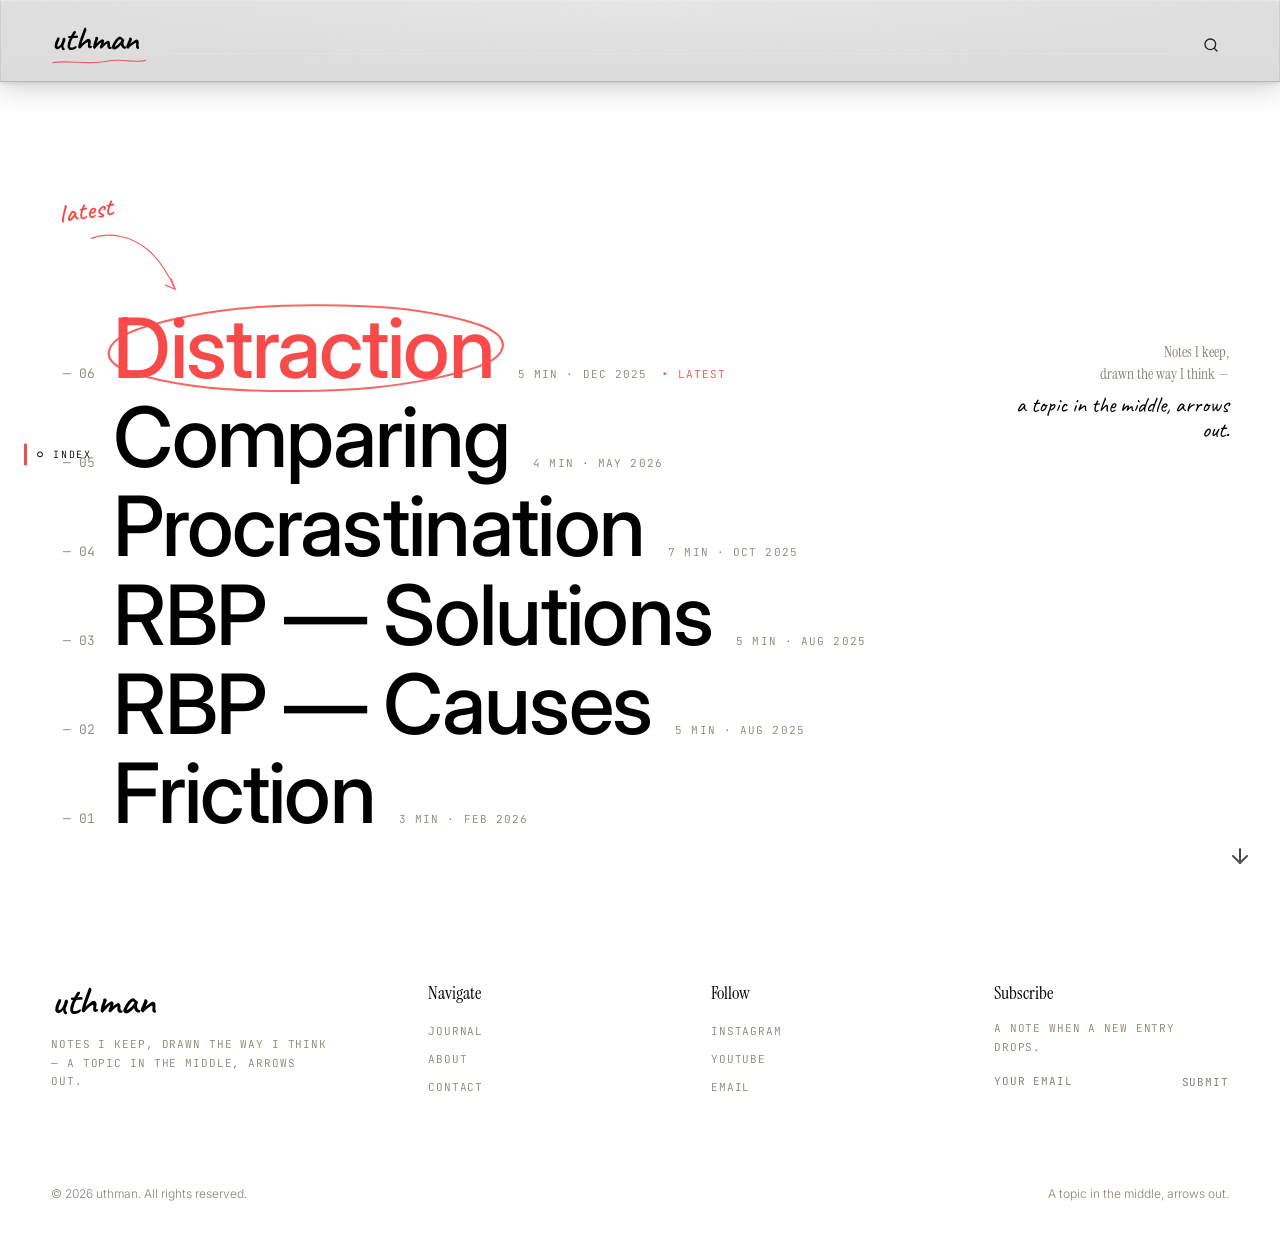
==== index.html @ f7f26728 "Glass: add SVG turbulence+displacement filter for real refraction Pure-CSS Glass could only smear wi" ====
<!doctype html>
<html lang="en">
<head>
  <meta charset="utf-8" />
  <meta name="viewport" content="width=device-width, initial-scale=1" />
  <title>Journals — uthman</title>
  <meta name="description" content="A topic in the middle, arrows out." />
  <link rel="preconnect" href="https://fonts.googleapis.com" />
  <link rel="preconnect" href="https://fonts.gstatic.com" crossorigin />
  <link href="https://fonts.googleapis.com/css2?family=Caveat:wght@500;600;700&family=Inter:wght@300;400;500;600&family=JetBrains+Mono:wght@400;500&family=Instrument+Serif:ital@0;1&display=swap" rel="stylesheet" />
  <link rel="stylesheet" href="styles.css" />
</head>
<body class="home">
  <!-- Liquid Glass refraction filter. Combined with backdrop-filter blur,
       this displaces the pixels behind the navbar according to a noise
       pattern, producing the warping "liquid" effect that pure blur can't. -->
  <svg width="0" height="0" style="position:absolute" aria-hidden="true">
    <defs>
      <filter id="liquid-glass" x="0%" y="0%" width="100%" height="100%">
        <feTurbulence type="fractalNoise" baseFrequency="0.008 0.012" numOctaves="2" seed="4" result="noise"/>
        <feDisplacementMap in="SourceGraphic" in2="noise" scale="18" xChannelSelector="R" yChannelSelector="G"/>
      </filter>
    </defs>
  </svg>
  <div class="bg-stage" aria-hidden="true">
    <div class="bg-grad"></div>
    <div class="bg-paper"></div>
    <div class="bg-overlay"></div>
  </div>

  <header class="top-header">
    <a href="/" class="brand">
      <span class="brand-script">uthman</span>
      <svg class="brand-underline" viewBox="0 0 110 10" preserveAspectRatio="none" aria-hidden="true">
        <path d="M 2 6 C 18 2, 42 9, 64 4 C 82 0, 96 7, 108 3" fill="none" stroke="currentColor" stroke-width="1.4" stroke-linecap="round"/>
      </svg>
    </a>
    <div class="top-rule"></div>
    <button class="top-search" aria-label="Search" id="search-btn">
      <svg width="16" height="16" viewBox="0 0 24 24" fill="none" stroke="currentColor" stroke-width="2" stroke-linecap="round" stroke-linejoin="round">
        <circle cx="11" cy="11" r="8"/><line x1="21" y1="21" x2="16.65" y2="16.65"/>
      </svg>
    </button>
  </header>

  <aside class="side-menu" aria-hidden="true">
    <span class="side-bar"></span>
    <span class="side-dot"></span>
    <span class="side-label">Index</span>
  </aside>

  <p class="hero-tagline">
    Notes I keep,<br/>
    drawn the way I think —<br/>
    <em>a topic in the middle,<br/>arrows out.</em>
  </p>

  <main class="hero">
    <div class="list-wrap">
      <span class="hand-arrow-label">latest</span>
      <svg class="hand-arrow" viewBox="0 0 160 110" fill="none" stroke="currentColor" stroke-width="1.6" stroke-linecap="round" stroke-linejoin="round" aria-hidden="true">
        <path d="M 12 18 C 38 8, 70 14, 96 36 C 112 50, 124 70, 134 92"/>
        <path d="M 134 92 L 120 86"/>
        <path d="M 134 92 L 128 76"/>
      </svg>
      <ol class="entry-list" id="entry-list"></ol>
    </div>
    <button class="view-more" id="view-more">View More</button>
  </main>

  <div class="scroll-cue" aria-hidden="true">
    <svg width="24" height="24" viewBox="0 0 24 24" fill="none" stroke="currentColor" stroke-width="2" stroke-linecap="round" stroke-linejoin="round">
      <line x1="12" y1="5" x2="12" y2="19"/><polyline points="19 12 12 19 5 12"/>
    </svg>
  </div>

  <footer class="page-footer">
    <div class="footer-grid">
      <div class="footer-brand">
        <p class="brand-script footer-script">uthman</p>
        <p class="footer-tagline">Notes I keep, drawn the way I think — a topic in the middle, arrows out.</p>
      </div>
      <div>
        <h3>Navigate</h3>
        <ul>
          <li><a href="/">Journal</a></li>
          <li><a href="/#about">About</a></li>
          <li><a data-contact-email href="mailto:hi@uthman.xyz">Contact</a></li>
        </ul>
      </div>
      <div>
        <h3>Follow</h3>
        <ul data-socials></ul>
      </div>
      <div class="footer-subscribe">
        <h3>Subscribe</h3>
        <p class="footer-tagline">A note when a new entry drops.</p>
        <form onsubmit="event.preventDefault();this.querySelector('button').textContent='Thanks';">
          <input type="email" inputmode="email" required placeholder="Your email" />
          <button type="submit">Submit</button>
        </form>
      </div>
    </div>
    <div class="footer-rule"></div>
    <div class="footer-bottom">
      <p>© 2026 uthman. All rights reserved.</p>
      <p class="footer-bottom-tag">A topic in the middle, arrows out.</p>
    </div>
  </footer>

  <script src="settings.js"></script>
  <script src="home.js"></script>
</body>
</html>
---- styles.css ----
:root {
  --bg: #0b0b0c;
  --panel: #111111;
  --navbar: #0b0b0c;
  --fg: #f1efe7;
  --muted: rgba(241, 239, 231, 0.5);
  --line: rgba(255, 255, 255, 0.14);
  --accent: #e6d36b;
  --ink: #f1efe7;
  --serif: 'Instrument Serif', Georgia, serif;
  --sans: 'Inter', -apple-system, BlinkMacSystemFont, system-ui, sans-serif;
  --mono: 'JetBrains Mono', ui-monospace, SFMono-Regular, Menlo, monospace;
  --script: 'Caveat', 'Brush Script MT', cursive;
  --page-px: clamp(20px, 4vw, 56px);
  --hero-pad-b: 64px;
}

* { box-sizing: border-box; }
html, body { margin: 0; padding: 0; }
html { background: var(--bg); }
body {
  background: var(--bg);
  color: var(--fg);
  font-family: var(--sans);
  font-weight: 300;
  -webkit-font-smoothing: antialiased;
  -moz-osx-font-smoothing: grayscale;
  min-height: 100vh;
  overflow-x: hidden;
}

body.home { position: relative; min-height: 100vh; }

/* — Background stage (subtle warm light + notebook paper grain) — */
.bg-stage {
  position: fixed; inset: 0; z-index: -1;
  pointer-events: none;
  background: var(--bg);
}
.bg-grad {
  position: absolute; inset: 0;
  background:
    radial-gradient(900px 700px at 18% 28%, rgba(230, 211, 107, 0.07), transparent 65%),
    radial-gradient(1100px 800px at 92% 88%, rgba(200, 200, 180, 0.05), transparent 70%),
    linear-gradient(180deg, #0a0a0b 0%, #0c0c0d 60%, #0a0a0b 100%);
}
.bg-paper {
  position: absolute; inset: 0;
  background-image: url("data:image/svg+xml;utf8,<svg xmlns='http://www.w3.org/2000/svg' width='240' height='240'><filter id='n'><feTurbulence type='fractalNoise' baseFrequency='0.85' numOctaves='2' stitchTiles='stitch'/><feColorMatrix values='0 0 0 0 0.9  0 0 0 0 0.88  0 0 0 0 0.82  0 0 0 0.18 0'/></filter><rect width='100%25' height='100%25' filter='url(%23n)'/></svg>");
  background-size: 240px 240px;
  opacity: 0.18;
  mix-blend-mode: overlay;
}
.bg-overlay {
  position: absolute; inset: 0;
  background:
    linear-gradient(180deg, rgba(0,0,0,0.45) 0%, rgba(0,0,0,0.55) 100%);
}

/* — Top header (brand · rule · search) — */
.top-header {
  position: fixed; top: 0; left: 0; right: 0; z-index: 50;
  display: flex; align-items: center;
  padding: 22px var(--page-px) 16px;
  /* --nav-vis is a 0..1 multiplier set by settings.js. Each navbar-style
     variant below references it so the visibility slider in the admin
     can tune the effect from invisible to fully prominent. */
  --nav-vis: 1;
  transition: background 220ms ease, backdrop-filter 220ms ease;
}

/* Fade (default) — soft gradient that disappears into the page below. */
body[data-navbar-style="fade"] .top-header,
body:not([data-navbar-style]) .top-header {
  background:
    linear-gradient(180deg,
      color-mix(in srgb, var(--navbar) calc(78% * var(--nav-vis)), transparent) 0%,
      color-mix(in srgb, var(--navbar) calc(55% * var(--nav-vis)), transparent) 60%,
      transparent 100%);
  backdrop-filter: blur(2px);
  -webkit-backdrop-filter: blur(2px);
}

/* Glass — actual Liquid Glass. The url(#liquid-glass) in backdrop-filter
   is an inline SVG feTurbulence + feDisplacementMap that displaces the
   pixels behind the bar by a noise pattern. THAT is what creates the
   warping "liquid" look — plain blur can only smear. Combined with the
   blur/saturate/brightness/contrast stack and the multi-edge rim, this
   reproduces the CSS-achievable subset of iOS Liquid Glass. */
body[data-navbar-style="glass"] .top-header {
  background:
    radial-gradient(ellipse 70% 120% at 50% 0%,
      color-mix(in srgb, white calc(20% * var(--nav-vis)), transparent) 0%,
      transparent 70%),
    linear-gradient(180deg,
      color-mix(in srgb, white calc(10% * var(--nav-vis)), transparent) 0%,
      transparent 100%),
    color-mix(in srgb, var(--navbar) calc(14% * var(--nav-vis)), transparent);
  backdrop-filter: url(#liquid-glass) blur(8px) saturate(200%) brightness(108%) contrast(108%);
  -webkit-backdrop-filter: url(#liquid-glass) blur(8px) saturate(200%) brightness(108%) contrast(108%);
  box-shadow:
    inset 0 1px 0 color-mix(in srgb, white calc(50% * var(--nav-vis)), transparent),
    inset 0 0 0 1px color-mix(in srgb, black calc(8% * var(--nav-vis)), transparent),
    inset 0 -1px 0 color-mix(in srgb, black calc(10% * var(--nav-vis)), transparent),
    0 2px 4px color-mix(in srgb, black calc(10% * var(--nav-vis)), transparent),
    0 8px 24px color-mix(in srgb, black calc(16% * var(--nav-vis)), transparent);
  border-bottom: none;
}

/* Safari doesn't support url() references inside backdrop-filter as of
   late 2025. Fall back to a stronger blur so Safari users still get a
   recognisable glass effect, just without the refractive warp. */
@supports (-webkit-touch-callout: none) {
  body[data-navbar-style="glass"] .top-header {
    backdrop-filter: blur(40px) saturate(200%) brightness(108%) contrast(108%);
    -webkit-backdrop-filter: blur(40px) saturate(200%) brightness(108%) contrast(108%);
  }
}

/* Solid — opaque navbar with a hairline at the bottom. */
body[data-navbar-style="solid"] .top-header {
  background: color-mix(in srgb, var(--navbar) calc(100% * var(--nav-vis)), transparent);
  border-bottom: 1px solid color-mix(in srgb, var(--fg) 14%, transparent);
  backdrop-filter: none;
  -webkit-backdrop-filter: none;
}

/* None — invisible. */
body[data-navbar-style="none"] .top-header {
  background: transparent;
  backdrop-filter: none;
  -webkit-backdrop-filter: none;
  border-bottom: none;
}
.brand {
  display: inline-flex; flex-direction: column; align-items: flex-start;
  text-decoration: none; color: var(--fg);
  line-height: 1; flex-shrink: 0;
}
.brand-script {
  font-family: var(--script);
  font-weight: 600;
  font-size: clamp(26px, 3vw, 34px);
  letter-spacing: -0.01em;
  line-height: 1;
}
.brand-underline {
  width: clamp(74px, 8vw, 96px); height: 8px;
  color: var(--accent);
  margin-top: 2px;
  opacity: 0.9;
}
.top-rule {
  flex: 1; height: 1px;
  background: var(--line);
  margin: 18px 22px 0;
}
.top-search {
  background: transparent; border: 0;
  color: var(--fg); cursor: pointer;
  width: 36px; height: 36px;
  display: inline-flex; align-items: center; justify-content: center;
  margin-top: 2px;
  opacity: 0.85;
  transition: opacity 200ms ease;
}
.top-search:hover { opacity: 1; }

/* — Side "Index" indicator — */
.side-menu {
  position: fixed; left: 24px; top: 50%; transform: translateY(-30%);
  z-index: 40;
  display: flex; align-items: center; gap: 10px;
  pointer-events: none;
}
.side-bar { width: 3px; height: 22px; background: var(--accent); border-radius: 1px; }
.side-dot {
  width: 6px; height: 6px; border-radius: 50%;
  border: 1.4px solid var(--fg);
  background: transparent;
  display: inline-block;
}
.side-label {
  font-family: var(--mono); font-size: 10px;
  letter-spacing: 0.18em; text-transform: uppercase;
  color: var(--fg);
}

/* — Hero tagline (mid-right) — */
.hero-tagline {
  position: fixed;
  right: var(--page-px);
  top: 38%;
  margin: 0;
  max-width: 240px;
  font-family: var(--serif);
  font-size: clamp(15px, 1.15vw, 18px);
  line-height: 1.45;
  color: var(--muted);
  text-align: right;
  z-index: 35;
}
.hero-tagline em {
  font-family: var(--script);
  font-style: normal;
  color: var(--fg);
  font-size: 1.5em;
  line-height: 1.15;
  display: inline-block;
  margin-top: 6px;
}
@media (max-width: 880px) {
  .hero-tagline {
    position: static; max-width: none; text-align: left;
    padding: 96px var(--page-px) 0;
  }
}

/* — Hero entry list (anchored lower-left) — */
.hero {
  position: relative;
  min-height: 100vh;
  display: flex; flex-direction: column; justify-content: flex-end;
  padding: 120px var(--page-px) var(--hero-pad-b);
}
.entry-list {
  list-style: none; margin: 0; padding: 0;
  display: flex; flex-direction: column;
  gap: 2px;
  position: relative;
  z-index: 5;
}
.entry-row {
  display: flex; align-items: baseline; gap: 18px;
  padding: 4px 0;
  color: var(--fg); text-decoration: none;
  position: relative;
  isolation: isolate;
}
.entry-num {
  font-family: var(--mono);
  font-size: 13px;
  color: var(--muted);
  width: 44px;
  text-align: right;
  font-variant-numeric: tabular-nums;
  flex-shrink: 0;
}
.entry-name {
  font-family: var(--sans);
  font-weight: 500;
  font-size: clamp(2.5rem, 6.5vw, 5.5rem);
  line-height: 0.95;
  letter-spacing: -0.02em;
  color: var(--fg);
  position: relative;
  transition: color 200ms ease;
}
.entry-row:hover .entry-name { color: var(--accent); }

.entry-meta {
  position: relative;
  font-family: var(--mono);
  font-size: 11px;
  letter-spacing: 0.1em;
  text-transform: uppercase;
  color: var(--muted);
  white-space: nowrap;
  margin-left: 6px;
  flex-shrink: 0;
}
.entry-meta .latest-tag {
  color: var(--accent);
  margin-left: 14px;
}
.entry-meta .meta-default { transition: opacity 200ms ease, transform 200ms ease; }
.entry-meta .meta-preview {
  position: absolute; left: 0; top: 0;
  opacity: 0;
  transform: translateX(-8px);
  transition: opacity 200ms ease, transform 200ms ease;
  pointer-events: none;
  color: var(--fg);
  letter-spacing: 0.08em;
}
.entry-row:hover .meta-default { opacity: 0; transform: translateX(6px); }
.entry-row:hover .meta-preview { opacity: 1; transform: translateX(0); }

.entry-row.is-latest .entry-name { color: var(--accent); }

/* Hand-drawn scribble oval around the latest entry's name */
.scribble-oval {
  position: absolute;
  left: -10px; right: -16px;
  top: -6px; bottom: -8px;
  width: calc(100% + 26px);
  height: calc(100% + 14px);
  color: var(--accent);
  opacity: 0.85;
  pointer-events: none;
  transform: rotate(-1.2deg);
  z-index: -1;
}

.view-more {
  align-self: flex-start;
  margin: 18px 0 0 64px;
  background: transparent; border: 0; padding: 0; cursor: pointer;
  color: var(--muted);
  font-family: var(--mono);
  font-size: 11px;
  letter-spacing: 0.1em;
  text-transform: uppercase;
  text-decoration: underline;
  text-underline-offset: 5px;
  transition: color 200ms ease;
}
.view-more:hover { color: var(--fg); }

/* Hand-drawn arrow + "latest" annotation pointing at the top of the list */
.list-wrap { position: relative; }
.hand-arrow {
  position: absolute;
  left: 32px;
  top: -78px;
  width: 110px;
  height: auto;
  color: var(--accent);
  opacity: 0.9;
  pointer-events: none;
  transform: rotate(0deg);
  display: none;
}
.hand-arrow-label {
  position: absolute;
  left: 8px;
  top: -110px;
  font-family: var(--script);
  font-weight: 600;
  font-size: 26px;
  color: var(--accent);
  transform: rotate(-8deg);
  pointer-events: none;
  display: none;
  letter-spacing: 0.01em;
}
@media (min-width: 1180px) {
  .hand-arrow, .hand-arrow-label { display: block; }
}

/* Bouncy scroll cue */
.scroll-cue {
  position: fixed; right: 28px; bottom: 28px;
  z-index: 30;
  color: var(--fg); opacity: 0.7;
  animation: bounce 1.8s ease-in-out infinite;
  pointer-events: none;
}
@keyframes bounce {
  0%, 100% { transform: translateY(0); }
  50% { transform: translateY(8px); }
}

/* — Footer — */
.page-footer {
  position: relative; z-index: 20;
  background: var(--bg);
  border-top: 1px solid var(--line);
  padding: 80px var(--page-px) 36px;
  margin-top: 0;
}
.footer-grid {
  display: grid;
  grid-template-columns: 1.4fr repeat(3, 1fr);
  gap: 48px;
  align-items: start;
}
@media (max-width: 880px) {
  .footer-grid { grid-template-columns: 1fr 1fr; gap: 32px; }
}
@media (max-width: 520px) {
  .footer-grid { grid-template-columns: 1fr; }
}
.footer-script {
  font-size: 40px; line-height: 1; margin: 0 0 14px;
  color: var(--fg);
}
.footer-tagline {
  font-family: var(--mono); font-size: 11px;
  letter-spacing: 0.08em; text-transform: uppercase;
  color: var(--muted); line-height: 1.7;
  max-width: 280px;
  margin: 0 0 8px;
}
.page-footer h3 {
  font-family: var(--serif);
  font-weight: 500; font-size: 18px;
  margin: 0 0 14px;
  color: var(--fg);
}
.page-footer ul { list-style: none; margin: 0; padding: 0; }
.page-footer li { margin-bottom: 8px; }
.page-footer a {
  font-family: var(--mono); font-size: 11px;
  letter-spacing: 0.08em; text-transform: uppercase;
  color: var(--muted); text-decoration: none;
  transition: color 200ms ease;
}
.page-footer a:hover { color: var(--fg); }

.footer-subscribe form {
  display: flex; align-items: center; gap: 10px;
  margin-top: 12px;
}
.footer-subscribe input {
  flex: 1; min-width: 0;
  background: transparent; border: 0; border-bottom: 1px solid var(--line);
  color: var(--fg);
  font-family: var(--mono); font-size: 11px;
  letter-spacing: 0.08em; text-transform: uppercase;
  padding: 6px 0;
  outline: none;
  transition: border-color 200ms ease;
}
.footer-subscribe input::placeholder { color: var(--muted); }
.footer-subscribe input:focus { border-color: var(--fg); }
.footer-subscribe button {
  background: transparent; border: 0; padding: 0; cursor: pointer;
  font-family: var(--mono); font-size: 11px;
  letter-spacing: 0.08em; text-transform: uppercase;
  color: var(--muted);
  transition: color 200ms ease;
}
.footer-subscribe button:hover { color: var(--fg); }
.footer-rule {
  height: 1px; background: var(--line);
  margin: 56px 0 26px;
}
.footer-bottom {
  display: flex; justify-content: space-between; gap: 12px; flex-wrap: wrap;
  font-size: 12px; color: var(--muted);
}
.footer-bottom p { margin: 0; }
@media (max-width: 880px) { .footer-bottom-tag { display: none; } }

/* — Journal detail page (mind-map) — */
body.entry main.entry-main {
  position: relative;
  padding: 140px var(--page-px) 96px;
  max-width: 1280px;
  margin: 0 auto;
}
.entry-head { max-width: 920px; margin: 0 auto 40px; text-align: center; }
.entry-eyebrow {
  font-family: var(--mono); font-size: 10px;
  letter-spacing: 0.22em; text-transform: uppercase;
  color: var(--muted); margin: 0 0 18px;
}
.entry-title {
  font-family: var(--sans);
  font-weight: 500;
  font-size: clamp(2rem, 4.5vw, 3.5rem);
  line-height: 1.05;
  letter-spacing: -0.02em;
  margin: 0 0 14px;
}
.entry-meta-row {
  font-family: var(--mono); font-size: 10px;
  letter-spacing: 0.16em; text-transform: uppercase;
  color: var(--muted); margin: 0;
}

/* The mind-map canvas: 1024x600 aspect, scaled to container width */
.mindmap {
  width: 100%;
  max-width: 1200px;
  margin: 32px auto 56px;
}
.mindmap-stage {
  position: relative;
  width: 100%;
  aspect-ratio: 1024 / 600;
  background: rgba(255, 255, 255, 0.015);
  border: 1px solid var(--line);
  border-radius: 6px;
  overflow: hidden;
}

.intro-card {
  position: absolute;
  left: 50%; top: 5%;
  transform: translateX(-50%) translateY(-4px);
  max-width: 60%;
  text-align: center;
  font-family: var(--script);
  font-weight: 500;
  font-size: clamp(15px, 1.7vw, 22px);
  color: var(--accent);
  line-height: 1.35;
  opacity: 0;
  transition: opacity 500ms ease 0ms, transform 500ms ease 0ms;
  z-index: 3;
}
.mindmap.is-ready .intro-card {
  opacity: 0.95;
  transform: translateX(-50%) translateY(0);
}

.arrows-svg {
  position: absolute;
  inset: 0;
  width: 100%; height: 100%;
  pointer-events: none;
  z-index: 1;
  color: var(--accent);
  opacity: 0;
  transition: opacity 700ms ease 300ms;
}
.mindmap.is-ready .arrows-svg { opacity: 0.7; }
.arrows-svg .arrow-path {
  stroke: currentColor;
  stroke-width: 1.4;
  stroke-linecap: round;
  stroke-linejoin: round;
  fill: none;
}
.arrows-svg polygon { fill: currentColor; }

.center-node {
  position: absolute;
  left: 50%; top: 50%;
  transform: translate(-50%, -50%);
  z-index: 4;
  display: inline-flex;
  align-items: center;
  justify-content: center;
  padding: 4px 22px;
  opacity: 0;
  transition: opacity 500ms ease 150ms;
}
.mindmap.is-ready .center-node { opacity: 1; }
.center-shape {
  position: absolute;
  inset: -6px -14px;
  width: calc(100% + 28px);
  height: calc(100% + 12px);
  color: var(--accent);
  pointer-events: none;
  transform: rotate(-1.2deg);
}
.center-text {
  position: relative;
  font-family: var(--sans);
  font-weight: 500;
  font-size: clamp(20px, 2.3vw, 32px);
  letter-spacing: -0.01em;
  color: var(--fg);
  z-index: 1;
  white-space: nowrap;
}

.branches { position: absolute; inset: 0; z-index: 2; }
.branch {
  position: absolute;
  font-family: var(--sans);
  color: var(--fg);
  line-height: 1.3;
  opacity: 0;
  transform: translateY(4px);
  transition: opacity 420ms ease, transform 420ms ease;
  transition-delay: calc(400ms + var(--i, 0) * 60ms);
}
.mindmap.is-ready .branch { opacity: 1; transform: translateY(0); }
.branch:hover .branch-label { color: var(--accent); }
.branch:hover .branch-detail { color: var(--fg); }
.branch.align-right { text-align: left; }
.branch.align-left { text-align: right; }
.branch-label {
  font-weight: 500;
  font-size: clamp(11px, 1.05vw, 15px);
  color: var(--fg);
  margin-bottom: 2px;
  letter-spacing: -0.01em;
}
.branch-detail {
  font-weight: 300;
  font-size: clamp(10px, 0.95vw, 13px);
  color: var(--muted);
  line-height: 1.4;
}
.branch.focused .branch-label { color: var(--accent); }

.footer-card {
  position: absolute;
  left: 50%; bottom: 4%;
  transform: translateX(-50%) translateY(4px);
  max-width: 70%;
  text-align: center;
  font-family: var(--serif);
  font-style: italic;
  font-size: clamp(12px, 1.15vw, 16px);
  color: var(--muted);
  line-height: 1.45;
  opacity: 0;
  transition: opacity 500ms ease 600ms, transform 500ms ease 600ms;
  z-index: 3;
}
.mindmap.is-ready .footer-card {
  opacity: 1;
  transform: translateX(-50%) translateY(0);
}

/* Sidebar with all entries below the mind-map */
.entry-aside {
  max-width: 920px;
  margin: 56px auto 0;
  padding-top: 40px;
  border-top: 1px solid var(--line);
}
.entry-aside-label {
  font-family: var(--mono); font-size: 10px;
  letter-spacing: 0.22em; text-transform: uppercase;
  color: var(--muted); margin: 0 0 18px;
}
.entry-aside ul {
  list-style: none; margin: 0; padding: 0;
  display: grid;
  grid-template-columns: repeat(auto-fill, minmax(180px, 1fr));
  gap: 14px 28px;
}
.entry-aside li { margin: 0; }
.entry-aside a {
  display: flex; gap: 12px; align-items: baseline;
  text-decoration: none; color: var(--muted);
  transition: color 200ms ease;
  font-family: var(--sans); font-size: 15px;
  line-height: 1.3;
}
.entry-aside a:hover { color: var(--fg); }
.entry-aside a.is-current { color: var(--accent); }
.entry-aside .aside-num {
  font-family: var(--mono); font-size: 11px;
  color: var(--muted);
  font-variant-numeric: tabular-nums;
  width: 22px; text-align: right; flex-shrink: 0;
}

/* Mobile mind-map: switch to a stacked list view for readability */
@media (max-width: 720px) {
  body.entry main.entry-main { padding-top: 110px; }
  .mindmap-stage { aspect-ratio: auto; padding: 24px 16px 32px; }
  .intro-card,
  .mindmap.is-ready .intro-card {
    position: static; transform: none;
    max-width: 100%; margin-bottom: 20px;
    text-align: center;
  }
  .arrows-svg { display: none; }
  .center-node,
  .mindmap.is-ready .center-node {
    position: relative; left: auto; top: auto;
    transform: none;
    margin: 8px auto 28px;
    display: inline-flex;
  }
  .branches {
    position: static;
    display: flex; flex-direction: column;
    gap: 18px;
    inset: auto;
  }
  .branch {
    position: static !important;
    left: auto !important; top: auto !important;
    width: 100% !important;
    text-align: left !important;
    padding-left: 14px;
    border-left: 2px solid var(--line);
    transform: none;
  }
  .mindmap.is-ready .branch { transform: none; }
  .branch.focused { border-left-color: var(--accent); }
  .footer-card,
  .mindmap.is-ready .footer-card {
    position: static; transform: none;
    margin-top: 28px; max-width: 100%;
    text-align: center;
  }
}

/* Small mobile tweaks */
@media (max-width: 768px) {
  .side-menu { display: none; }
  .entry-num { width: 28px; font-size: 11px; }
  .entry-meta { display: none; }
  .scroll-cue { display: none; }
  .top-header { padding: 16px var(--page-px) 12px; }
  .top-rule { margin: 12px 12px 0; }
  .hero-tagline em { font-size: 1.7em; }
}
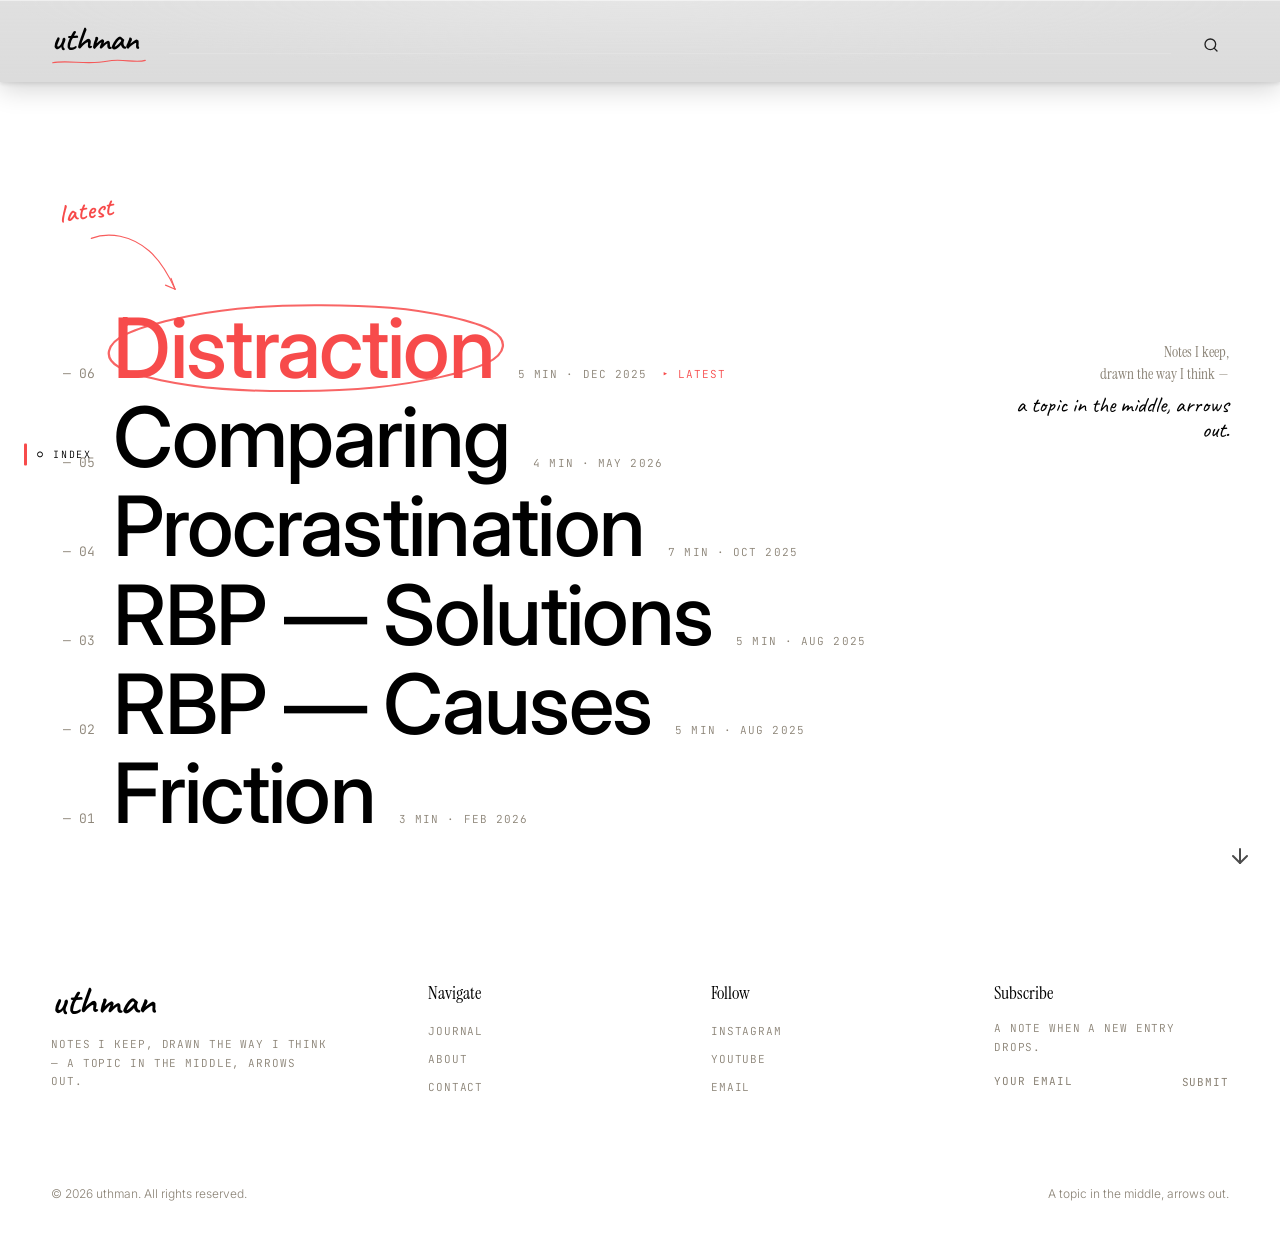
==== commit c8ca5516: "Fix dark-flash and slow entry load: inline head script + LS cache Root cause: the public CSS default" ====
--- a/index.html
+++ b/index.html
@@ -9,6 +9,24 @@
   <link rel="preconnect" href="https://fonts.gstatic.com" crossorigin />
   <link href="https://fonts.googleapis.com/css2?family=Caveat:wght@500;600;700&family=Inter:wght@300;400;500;600&family=JetBrains+Mono:wght@400;500&family=Instrument+Serif:ital@0;1&display=swap" rel="stylesheet" />
   <link rel="stylesheet" href="styles.css" />
+  <!-- Apply the cached theme synchronously, before first paint, so the
+       page doesn't flash dark while settings.js fetches the latest from
+       the API. Cache is refreshed by settings.js on each successful
+       fetch, so this is always at-most-one-visit stale. -->
+  <script>
+    (function () {
+      try {
+        var s = JSON.parse(localStorage.getItem('site.settings.cache') || '{}');
+        var r = document.documentElement;
+        if (s.colors) {
+          var map = { bg:'--bg', panel:'--panel', navbar:'--navbar', fg:'--fg', muted:'--muted', accent:'--accent' };
+          for (var k in map) if (s.colors[k]) r.style.setProperty(map[k], s.colors[k]);
+        }
+        if (s.navbarStyle) r.setAttribute('data-navbar-style', s.navbarStyle);
+        if (s.navbarVisibility != null) r.style.setProperty('--nav-vis', (Number(s.navbarVisibility) / 100).toFixed(3));
+      } catch (e) { /* never block render on cache parsing */ }
+    })();
+  </script>
 </head>
 <body class="home">
   <!-- Liquid Glass refraction filter. Combined with backdrop-filter blur,
--- a/styles.css
+++ b/styles.css
@@ -7,6 +7,10 @@
   --line: rgba(255, 255, 255, 0.14);
   --accent: #e6d36b;
   --ink: #f1efe7;
+  /* 0..1 multiplier for the navbar fade/glass/solid alpha. Set on
+     <html> by the inline head script and by settings.js so the value
+     is available before .top-header even exists. */
+  --nav-vis: 1;
   --serif: 'Instrument Serif', Georgia, serif;
   --sans: 'Inter', -apple-system, BlinkMacSystemFont, system-ui, sans-serif;
   --mono: 'JetBrains Mono', ui-monospace, SFMono-Regular, Menlo, monospace;
@@ -62,15 +66,13 @@
   position: fixed; top: 0; left: 0; right: 0; z-index: 50;
   display: flex; align-items: center;
   padding: 22px var(--page-px) 16px;
-  /* --nav-vis is a 0..1 multiplier set by settings.js. Each navbar-style
-     variant below references it so the visibility slider in the admin
-     can tune the effect from invisible to fully prominent. */
-  --nav-vis: 1;
+  /* --nav-vis inherits from :root (default 1). Overridden on
+     documentElement by the head-script and by settings.js. */
   transition: background 220ms ease, backdrop-filter 220ms ease;
 }
 
 /* Fade (default) — soft gradient that disappears into the page below. */
-body[data-navbar-style="fade"] .top-header,
+[data-navbar-style="fade"] .top-header,
 body:not([data-navbar-style]) .top-header {
   background:
     linear-gradient(180deg,
@@ -87,7 +89,7 @@
    warping "liquid" look — plain blur can only smear. Combined with the
    blur/saturate/brightness/contrast stack and the multi-edge rim, this
    reproduces the CSS-achievable subset of iOS Liquid Glass. */
-body[data-navbar-style="glass"] .top-header {
+[data-navbar-style="glass"] .top-header {
   background:
     radial-gradient(ellipse 70% 120% at 50% 0%,
       color-mix(in srgb, white calc(20% * var(--nav-vis)), transparent) 0%,
@@ -100,8 +102,6 @@
   -webkit-backdrop-filter: url(#liquid-glass) blur(8px) saturate(200%) brightness(108%) contrast(108%);
   box-shadow:
     inset 0 1px 0 color-mix(in srgb, white calc(50% * var(--nav-vis)), transparent),
-    inset 0 0 0 1px color-mix(in srgb, black calc(8% * var(--nav-vis)), transparent),
-    inset 0 -1px 0 color-mix(in srgb, black calc(10% * var(--nav-vis)), transparent),
     0 2px 4px color-mix(in srgb, black calc(10% * var(--nav-vis)), transparent),
     0 8px 24px color-mix(in srgb, black calc(16% * var(--nav-vis)), transparent);
   border-bottom: none;
@@ -111,14 +111,14 @@
    late 2025. Fall back to a stronger blur so Safari users still get a
    recognisable glass effect, just without the refractive warp. */
 @supports (-webkit-touch-callout: none) {
-  body[data-navbar-style="glass"] .top-header {
+  [data-navbar-style="glass"] .top-header {
     backdrop-filter: blur(40px) saturate(200%) brightness(108%) contrast(108%);
     -webkit-backdrop-filter: blur(40px) saturate(200%) brightness(108%) contrast(108%);
   }
 }
 
 /* Solid — opaque navbar with a hairline at the bottom. */
-body[data-navbar-style="solid"] .top-header {
+[data-navbar-style="solid"] .top-header {
   background: color-mix(in srgb, var(--navbar) calc(100% * var(--nav-vis)), transparent);
   border-bottom: 1px solid color-mix(in srgb, var(--fg) 14%, transparent);
   backdrop-filter: none;
@@ -126,7 +126,7 @@
 }
 
 /* None — invisible. */
-body[data-navbar-style="none"] .top-header {
+[data-navbar-style="none"] .top-header {
   background: transparent;
   backdrop-filter: none;
   -webkit-backdrop-filter: none;
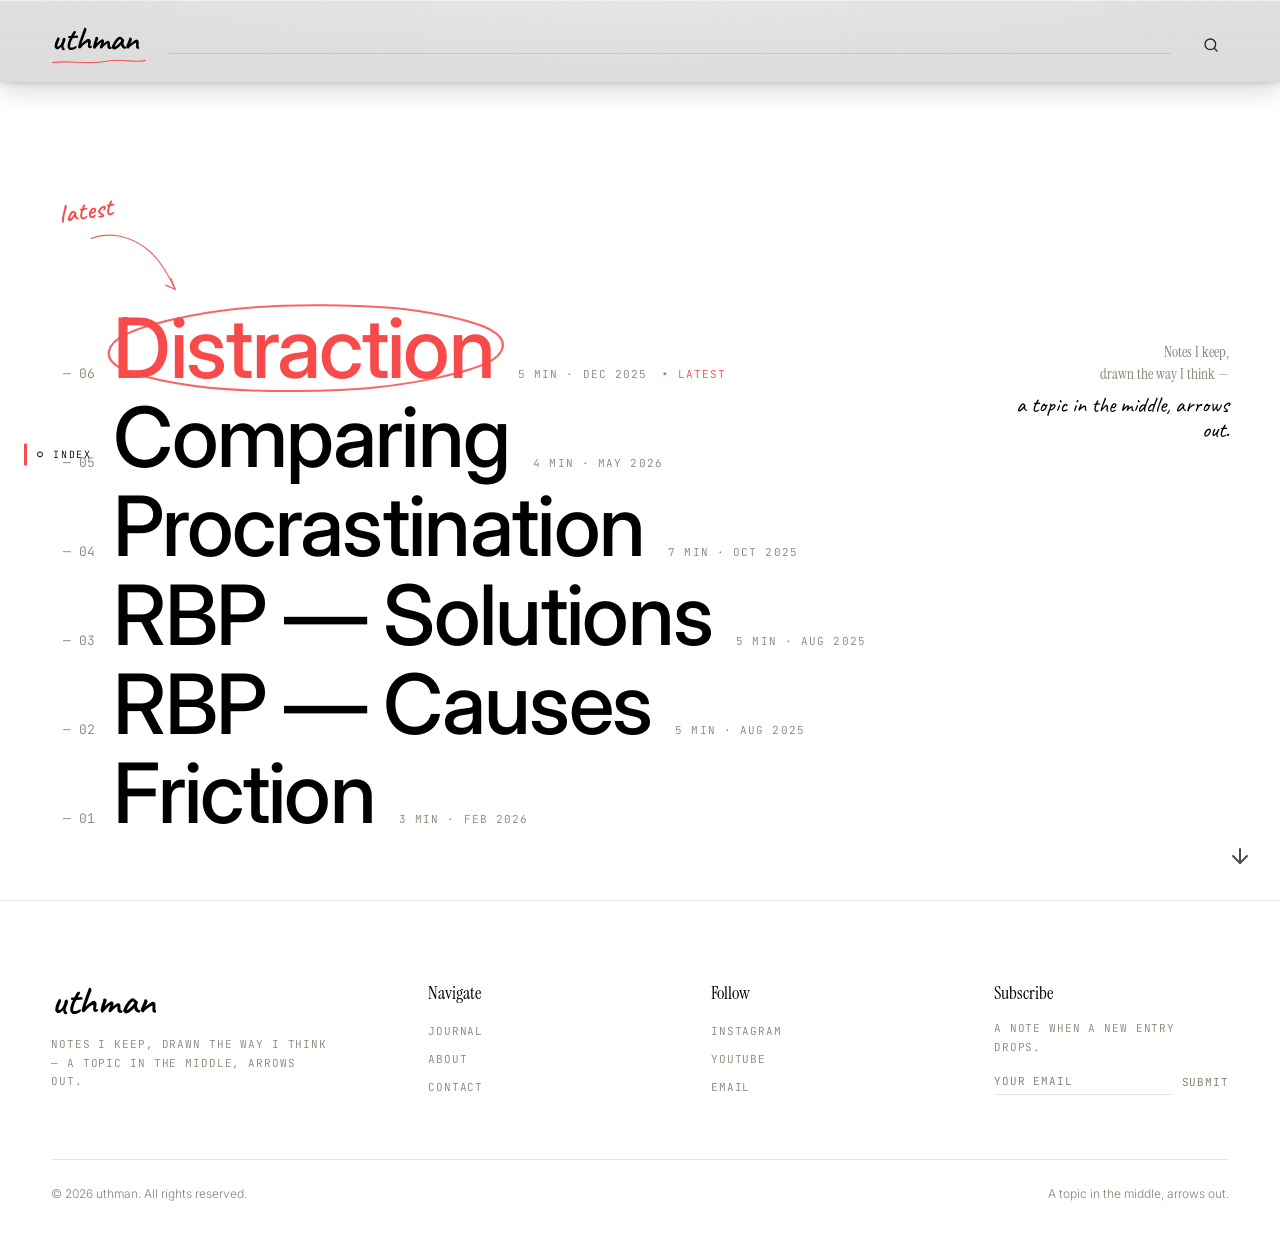
==== commit 649bbd06: "Tint Safari/Chrome browser chrome to match the navbar colour iOS Safari (15+) and Android Chrome bot" ====
--- a/index.html
+++ b/index.html
@@ -3,6 +3,11 @@
 <head>
   <meta charset="utf-8" />
   <meta name="viewport" content="width=device-width, initial-scale=1" />
+  <!-- Tints Safari's URL bar (and Android Chrome's address bar) to match
+       the page navbar. Updated by the inline head script and by
+       settings.js whenever the theme changes. -->
+  <meta name="theme-color" content="#0b0b0c" />
+  <meta name="apple-mobile-web-app-status-bar-style" content="black-translucent" />
   <title>Journals — uthman</title>
   <meta name="description" content="A topic in the middle, arrows out." />
   <link rel="preconnect" href="https://fonts.googleapis.com" />
@@ -15,20 +20,45 @@
        fetch, so this is always at-most-one-visit stale. -->
   <script>
     (function () {
+      var r = document.documentElement;
+      // Apply the cached theme synchronously, before first paint.
       try {
         var s = JSON.parse(localStorage.getItem('site.settings.cache') || '{}');
-        var r = document.documentElement;
         if (s.colors) {
           var map = { bg:'--bg', panel:'--panel', navbar:'--navbar', fg:'--fg', muted:'--muted', accent:'--accent' };
           for (var k in map) if (s.colors[k]) r.style.setProperty(map[k], s.colors[k]);
+          // Tint the Safari/Chrome chrome with the navbar colour so the
+          // browser bars at top and bottom blend into the page navbar.
+          if (s.colors.navbar) {
+            var tc = document.querySelector('meta[name="theme-color"]');
+            if (tc) tc.setAttribute('content', s.colors.navbar);
+          }
         }
         if (s.navbarStyle) r.setAttribute('data-navbar-style', s.navbarStyle);
         if (s.navbarVisibility != null) r.style.setProperty('--nav-vis', (Number(s.navbarVisibility) / 100).toFixed(3));
-      } catch (e) { /* never block render on cache parsing */ }
+      } catch (e) {}
+
+      // Loading veil: blur the whole page until settings + content both
+      // arrive, then fade out. A 4-second timeout reveals the page
+      // regardless, so a stuck fetch can never trap the visitor.
+      r.classList.add('is-loading');
+      window.__ready = {
+        _s: false, _c: false,
+        _maybe: function () { if (this._s && this._c) r.classList.remove('is-loading'); },
+        markSettings: function () { this._s = true; this._maybe(); },
+        markContent: function () { this._c = true; this._maybe(); }
+      };
+      setTimeout(function () { r.classList.remove('is-loading'); }, 4000);
     })();
   </script>
 </head>
 <body class="home">
+  <!-- Page-load veil: blurs everything underneath until settings + content
+       both report ready. The inline head-script adds .is-loading on <html>;
+       settings.js and home.js call window.__ready.markSettings/markContent
+       which removes the class, fading the veil out. -->
+  <div class="page-veil" aria-hidden="true"></div>
+
   <!-- Liquid Glass refraction filter. Combined with backdrop-filter blur,
        this displaces the pixels behind the navbar according to a noise
        pattern, producing the warping "liquid" effect that pure blur can't. -->
--- a/styles.css
+++ b/styles.css
@@ -1,12 +1,17 @@
 :root {
-  --bg: #0b0b0c;
-  --panel: #111111;
+  /* "Default Two" — white + red with a dark navbar. This is the
+     hardcoded baseline that paints on a very first visit before the
+     inline head-script has a chance to apply a cached theme and before
+     settings.js has fetched the live one. It deliberately matches the
+     "Default Two" preset so the same look survives a cold cache. */
+  --bg: #ffffff;
+  --panel: #ffffff;
   --navbar: #0b0b0c;
-  --fg: #f1efe7;
-  --muted: rgba(241, 239, 231, 0.5);
-  --line: rgba(255, 255, 255, 0.14);
-  --accent: #e6d36b;
-  --ink: #f1efe7;
+  --fg: #1a0d0d;
+  --muted: #8a7a7a;
+  --line: rgba(0, 0, 0, 0.10);
+  --accent: #f74b4b;
+  --ink: #1a0d0d;
   /* 0..1 multiplier for the navbar fade/glass/solid alpha. Set on
      <html> by the inline head script and by settings.js so the value
      is available before .top-header even exists. */
@@ -35,7 +40,41 @@
 
 body.home { position: relative; min-height: 100vh; }
 
-/* — Background stage (subtle warm light + notebook paper grain) — */
+/* — Page-load veil. Blurs the page beneath itself until both settings
+   and content report ready (see inline head script + window.__ready).
+   On cache hits both fire in the same frame and the veil is gone
+   before the first paint; on cold cache it stays for the duration of
+   the fetch then fades out. — */
+.page-veil {
+  position: fixed;
+  inset: 0;
+  z-index: 9999;
+  pointer-events: none;
+  backdrop-filter: blur(24px) saturate(110%);
+  -webkit-backdrop-filter: blur(24px) saturate(110%);
+  background: color-mix(in srgb, var(--bg) 35%, transparent);
+  opacity: 0;
+  transition: opacity 380ms ease, backdrop-filter 380ms ease;
+}
+html.is-loading .page-veil {
+  opacity: 1;
+}
+html:not(.is-loading) .page-veil {
+  /* Fully transparent + filter dropped after the fade so it doesn't
+     keep paying the GPU cost of compositing a blur for nothing. */
+  backdrop-filter: blur(0);
+  -webkit-backdrop-filter: blur(0);
+  pointer-events: none;
+}
+
+/* — Background stage. Three layers stacked on top of --bg:
+     .bg-grad    — soft accent-tinted radial glows
+     .bg-paper   — visible fine grain (red-tinted noise, multiply blend
+                   so it darkens to pink/red specks on light bgs and
+                   stays subtle on dark themes)
+     .bg-overlay — gentle bottom-edge vignette for depth
+   The base colour tracks var(--bg); the grain and glow read against
+   whatever theme is current. — */
 .bg-stage {
   position: fixed; inset: 0; z-index: -1;
   pointer-events: none;
@@ -44,21 +83,28 @@
 .bg-grad {
   position: absolute; inset: 0;
   background:
-    radial-gradient(900px 700px at 18% 28%, rgba(230, 211, 107, 0.07), transparent 65%),
-    radial-gradient(1100px 800px at 92% 88%, rgba(200, 200, 180, 0.05), transparent 70%),
-    linear-gradient(180deg, #0a0a0b 0%, #0c0c0d 60%, #0a0a0b 100%);
+    radial-gradient(900px 700px at 18% 28%,
+      color-mix(in srgb, var(--accent) 8%, transparent), transparent 65%),
+    radial-gradient(1100px 800px at 92% 88%,
+      color-mix(in srgb, var(--accent) 5%, transparent), transparent 70%);
 }
 .bg-paper {
   position: absolute; inset: 0;
-  background-image: url("data:image/svg+xml;utf8,<svg xmlns='http://www.w3.org/2000/svg' width='240' height='240'><filter id='n'><feTurbulence type='fractalNoise' baseFrequency='0.85' numOctaves='2' stitchTiles='stitch'/><feColorMatrix values='0 0 0 0 0.9  0 0 0 0 0.88  0 0 0 0 0.82  0 0 0 0.18 0'/></filter><rect width='100%25' height='100%25' filter='url(%23n)'/></svg>");
-  background-size: 240px 240px;
-  opacity: 0.18;
-  mix-blend-mode: overlay;
+  /* feTurbulence + feColorMatrix make a fine red-tinted noise. With
+     mix-blend-mode: multiply, dark noise pixels darken the bg into
+     pink/red specks; very visible on white, near-invisible on near-
+     black — which keeps the "grainy vibe" on the default theme and
+     doesn't muddy darker themes. */
+  background-image: url("data:image/svg+xml;utf8,<svg xmlns='http://www.w3.org/2000/svg' width='180' height='180'><filter id='n'><feTurbulence type='fractalNoise' baseFrequency='1.05' numOctaves='2' stitchTiles='stitch'/><feColorMatrix values='0.85 0 0 0 0   0 0.25 0 0 0   0 0 0.25 0 0   0 0 0 0.7 0'/></filter><rect width='100%25' height='100%25' filter='url(%23n)'/></svg>");
+  background-size: 180px 180px;
+  opacity: 0.4;
+  mix-blend-mode: multiply;
 }
 .bg-overlay {
   position: absolute; inset: 0;
-  background:
-    linear-gradient(180deg, rgba(0,0,0,0.45) 0%, rgba(0,0,0,0.55) 100%);
+  /* Very gentle bottom-edge vignette. Was a heavy dark wash designed
+     for dark themes; keeping a hint of the same idea but theme-neutral. */
+  background: linear-gradient(180deg, transparent 0%, rgba(0,0,0,0.06) 100%);
 }
 
 /* — Top header (brand · rule · search) — */
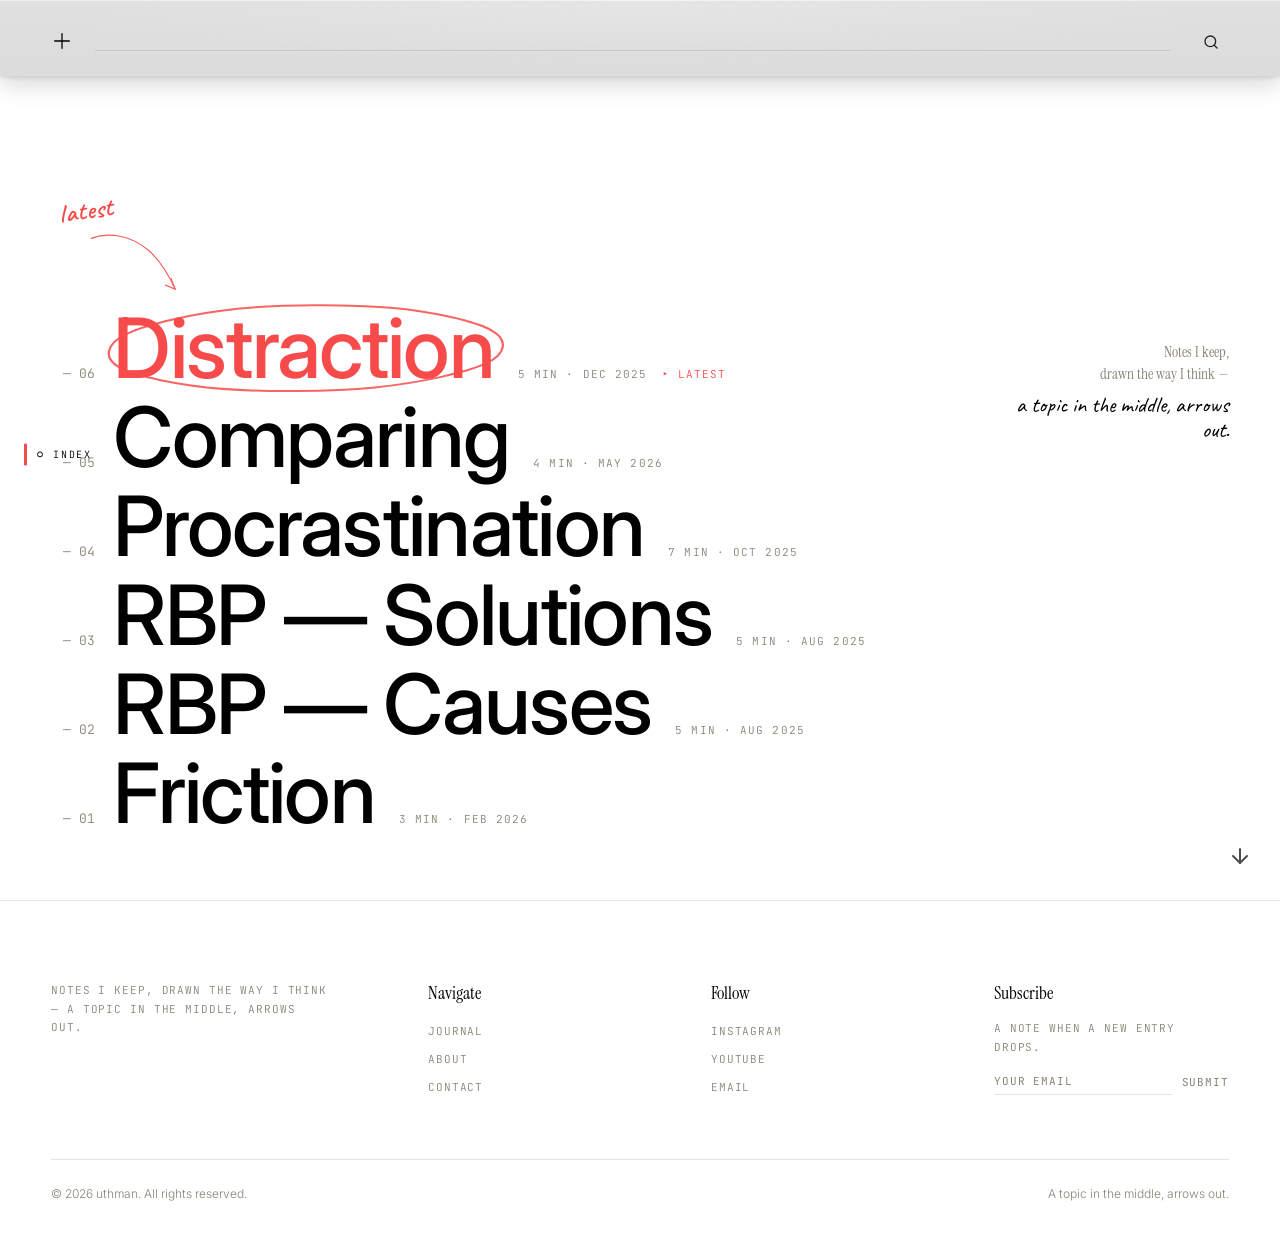
==== commit 38de8d5d: "Replace brand with + icon, add animated search row, defeat iOS dark scheme Brand - "uthman" wordmark" ====
--- a/index.html
+++ b/index.html
@@ -4,10 +4,15 @@
   <meta charset="utf-8" />
   <meta name="viewport" content="width=device-width, initial-scale=1" />
   <!-- Tints Safari's URL bar (and Android Chrome's address bar) to match
-       the page navbar. Updated by the inline head script and by
-       settings.js whenever the theme changes. -->
-  <meta name="theme-color" content="#0b0b0c" />
-  <meta name="apple-mobile-web-app-status-bar-style" content="black-translucent" />
+       the page background. Both variants explicitly set so iOS doesn't
+       fall back to a system dark default if the device is in dark mode.
+       Updated by the inline head script and by settings.js whenever
+       the theme changes. -->
+  <meta name="theme-color" content="#ffffff" media="(prefers-color-scheme: light)" />
+  <meta name="theme-color" content="#ffffff" media="(prefers-color-scheme: dark)" />
+  <meta name="theme-color" content="#ffffff" />
+  <meta name="apple-mobile-web-app-status-bar-style" content="default" />
+  <meta name="color-scheme" content="light dark" />
   <title>Journals — uthman</title>
   <meta name="description" content="A topic in the middle, arrows out." />
   <link rel="preconnect" href="https://fonts.googleapis.com" />
@@ -27,11 +32,12 @@
         if (s.colors) {
           var map = { bg:'--bg', panel:'--panel', navbar:'--navbar', fg:'--fg', muted:'--muted', accent:'--accent' };
           for (var k in map) if (s.colors[k]) r.style.setProperty(map[k], s.colors[k]);
-          // Tint the Safari/Chrome chrome with the navbar colour so the
-          // browser bars at top and bottom blend into the page navbar.
-          if (s.colors.navbar) {
-            var tc = document.querySelector('meta[name="theme-color"]');
-            if (tc) tc.setAttribute('content', s.colors.navbar);
+          // Tint Safari/Chrome's chrome with the page bg colour so the
+          // browser bars match whatever the current theme uses for the
+          // page background.
+          if (s.colors.bg) {
+            var tcs = document.querySelectorAll('meta[name="theme-color"]');
+            for (var ti = 0; ti < tcs.length; ti++) tcs[ti].setAttribute('content', s.colors.bg);
           }
         }
         if (s.navbarStyle) r.setAttribute('data-navbar-style', s.navbarStyle);
@@ -77,10 +83,10 @@
   </div>
 
   <header class="top-header">
-    <a href="/" class="brand">
-      <span class="brand-script">uthman</span>
-      <svg class="brand-underline" viewBox="0 0 110 10" preserveAspectRatio="none" aria-hidden="true">
-        <path d="M 2 6 C 18 2, 42 9, 64 4 C 82 0, 96 7, 108 3" fill="none" stroke="currentColor" stroke-width="1.4" stroke-linecap="round"/>
+    <a href="/" class="brand" aria-label="Home">
+      <svg class="brand-icon" width="22" height="22" viewBox="0 0 24 24" fill="none" stroke="currentColor" stroke-width="1.4" stroke-linecap="round" aria-hidden="true">
+        <line x1="12" y1="4" x2="12" y2="20"/>
+        <line x1="4" y1="12" x2="20" y2="12"/>
       </svg>
     </a>
     <div class="top-rule"></div>
@@ -89,6 +95,19 @@
         <circle cx="11" cy="11" r="8"/><line x1="21" y1="21" x2="16.65" y2="16.65"/>
       </svg>
     </button>
+    <!-- Animated search row. Click the search icon → .is-searching is
+         added on .top-header; .search-row drops down and a thin
+         accent-coloured underline draws across (left → right). -->
+    <div class="search-row" id="search-row">
+      <input type="search" id="search-input" placeholder="Search…" autocomplete="off" spellcheck="false" />
+      <button class="search-close" id="search-close" aria-label="Close search">
+        <svg width="14" height="14" viewBox="0 0 24 24" fill="none" stroke="currentColor" stroke-width="2" stroke-linecap="round">
+          <line x1="18" y1="6" x2="6" y2="18"/>
+          <line x1="6" y1="6" x2="18" y2="18"/>
+        </svg>
+      </button>
+      <span class="search-underline" aria-hidden="true"></span>
+    </div>
   </header>
 
   <aside class="side-menu" aria-hidden="true">
--- a/styles.css
+++ b/styles.css
@@ -26,9 +26,17 @@
 
 * { box-sizing: border-box; }
 html, body { margin: 0; padding: 0; }
-html { background: var(--bg); }
+html {
+  /* Explicit background-color (not the shorthand) so iOS Safari paints
+     the overscroll bounce area with the theme's bg colour instead of
+     the system default (which is often black). overscroll-behavior
+     prevents the rubber-band from chaining/showing a different surface. */
+  background-color: var(--bg);
+  overscroll-behavior: none;
+  min-height: 100%;
+}
 body {
-  background: var(--bg);
+  background-color: var(--bg);
   color: var(--fg);
   font-family: var(--sans);
   font-weight: 300;
@@ -179,23 +187,20 @@
   border-bottom: none;
 }
 .brand {
-  display: inline-flex; flex-direction: column; align-items: flex-start;
+  display: inline-flex; align-items: center;
   text-decoration: none; color: var(--fg);
   line-height: 1; flex-shrink: 0;
-}
-.brand-script {
-  font-family: var(--script);
-  font-weight: 600;
-  font-size: clamp(26px, 3vw, 34px);
-  letter-spacing: -0.01em;
-  line-height: 1;
-}
-.brand-underline {
-  width: clamp(74px, 8vw, 96px); height: 8px;
-  color: var(--accent);
-  margin-top: 2px;
-  opacity: 0.9;
-}
+  padding: 4px;
+  margin: -4px;
+}
+.brand-icon {
+  color: var(--fg);
+  transition: color 200ms ease, transform 200ms ease;
+}
+.brand:hover .brand-icon { color: var(--accent); transform: rotate(45deg); }
+/* Legacy text/underline kept hidden so the cache invalidation flips the
+   visual without leaving an orphan node visible on first paint. */
+.brand-script, .brand-underline { display: none; }
 .top-rule {
   flex: 1; height: 1px;
   background: var(--line);
@@ -211,6 +216,63 @@
   transition: opacity 200ms ease;
 }
 .top-search:hover { opacity: 1; }
+
+/* — Animated search row. Lives inside .top-header, drops down when
+   .is-searching is applied. A 1px accent-coloured underline at the
+   bottom scales from left to right ("draws across") as a delight cue.
+   Esc, the X button, or clicking outside dismisses it. — */
+.search-row {
+  position: absolute;
+  top: 100%;
+  left: 0; right: 0;
+  display: flex;
+  align-items: center;
+  gap: 10px;
+  padding: 0 var(--page-px);
+  height: 0;
+  overflow: hidden;
+  background: color-mix(in srgb, var(--bg) 92%, transparent);
+  backdrop-filter: blur(8px);
+  -webkit-backdrop-filter: blur(8px);
+  transition: height 240ms cubic-bezier(0.4, 0, 0.2, 1);
+}
+.top-header.is-searching .search-row { height: 58px; }
+.search-row input[type="search"] {
+  flex: 1;
+  background: transparent;
+  border: 0;
+  outline: 0;
+  font-family: var(--serif);
+  font-size: clamp(18px, 2vw, 22px);
+  color: var(--fg);
+  padding: 12px 0;
+  -webkit-appearance: none;
+  appearance: none;
+}
+.search-row input[type="search"]::placeholder {
+  color: var(--muted);
+  font-style: italic;
+}
+.search-row input[type="search"]::-webkit-search-cancel-button { display: none; }
+.search-close {
+  background: transparent; border: 0;
+  color: var(--muted); cursor: pointer;
+  padding: 8px;
+  display: inline-flex; align-items: center;
+  transition: color 180ms ease, transform 180ms ease;
+}
+.search-close:hover { color: var(--fg); transform: rotate(90deg); }
+.search-underline {
+  position: absolute;
+  left: var(--page-px); right: var(--page-px);
+  bottom: 8px;
+  height: 1px;
+  background: var(--accent);
+  transform: scaleX(0);
+  transform-origin: left center;
+  transition: transform 420ms cubic-bezier(0.65, 0, 0.35, 1) 80ms;
+}
+.top-header.is-searching .search-underline { transform: scaleX(1); }
 
 /* — Side "Index" indicator — */
 .side-menu {
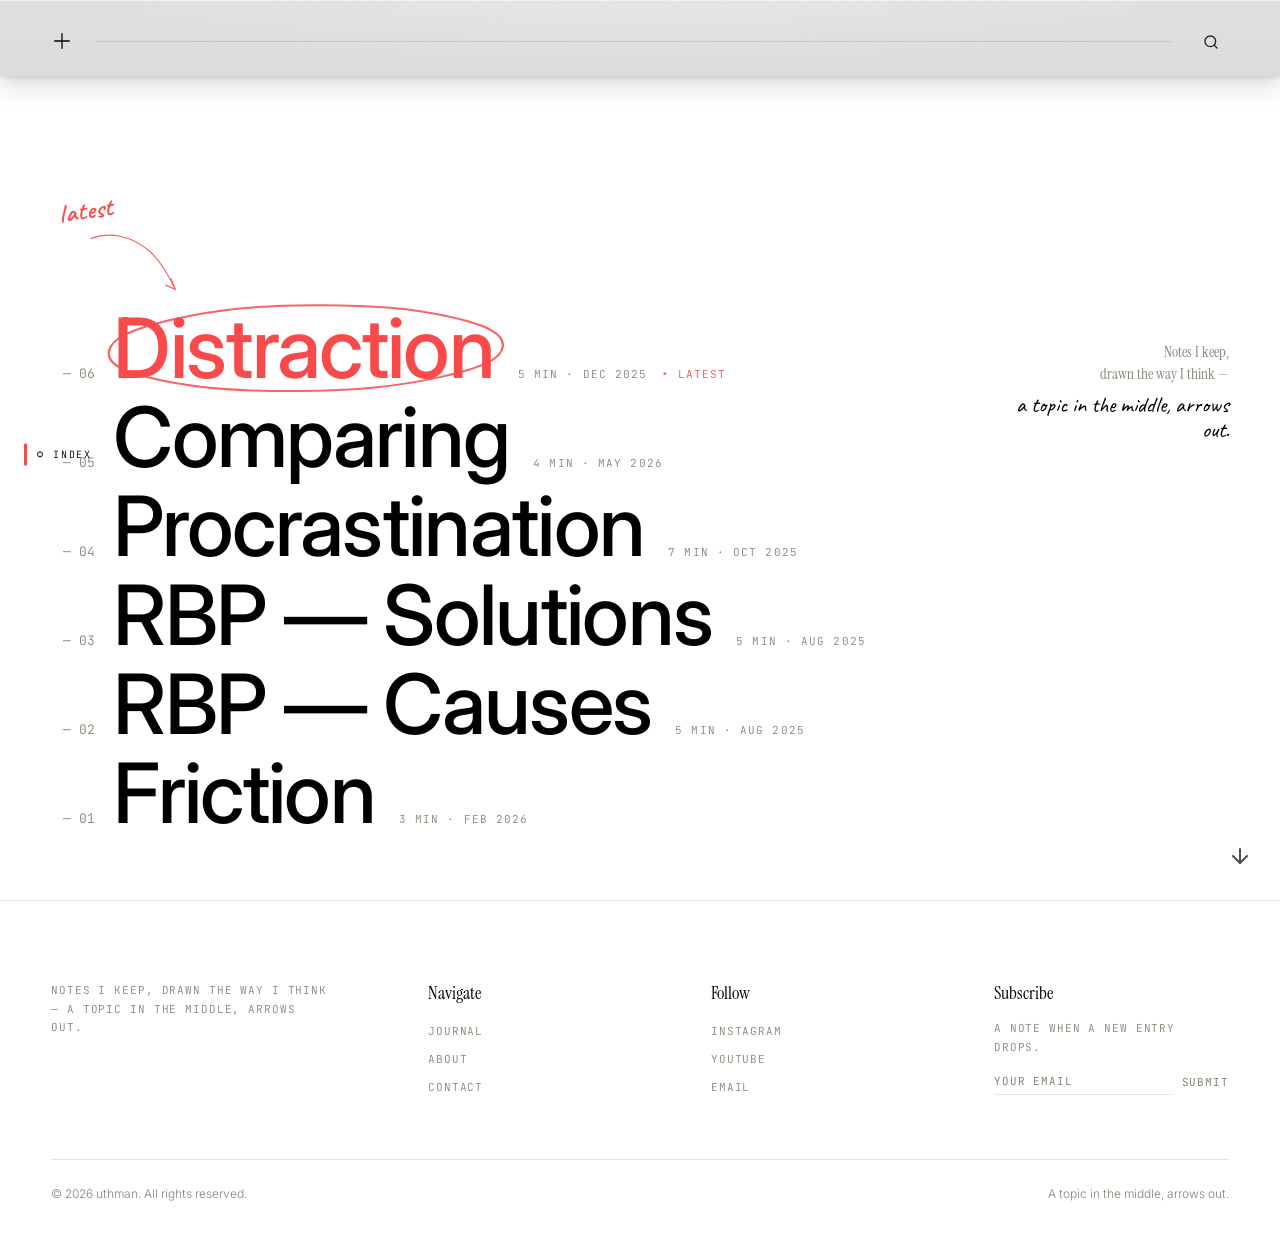
==== commit 696ece79: "Inline search: the navbar line slides down, a real input fades in above Replaces the blinking-caret " ====
--- a/index.html
+++ b/index.html
@@ -89,25 +89,19 @@
         <line x1="4" y1="12" x2="20" y2="12"/>
       </svg>
     </a>
-    <div class="top-rule"></div>
+    <!-- The connector line shares space with an inline search input.
+         Clicking the search icon slides the line down a few px and
+         fades the input in above it so the line acts as the input's
+         underline. -->
+    <div class="rule-wrap">
+      <input type="search" id="search-input" class="top-search-input" placeholder="Search entries…" autocomplete="off" spellcheck="false" />
+      <div class="top-rule"></div>
+    </div>
     <button class="top-search" aria-label="Search" id="search-btn">
       <svg width="16" height="16" viewBox="0 0 24 24" fill="none" stroke="currentColor" stroke-width="2" stroke-linecap="round" stroke-linejoin="round">
         <circle cx="11" cy="11" r="8"/><line x1="21" y1="21" x2="16.65" y2="16.65"/>
       </svg>
     </button>
-    <!-- Animated search row. Click the search icon → .is-searching is
-         added on .top-header; .search-row drops down and a thin
-         accent-coloured underline draws across (left → right). -->
-    <div class="search-row" id="search-row">
-      <input type="search" id="search-input" placeholder="Search…" autocomplete="off" spellcheck="false" />
-      <button class="search-close" id="search-close" aria-label="Close search">
-        <svg width="14" height="14" viewBox="0 0 24 24" fill="none" stroke="currentColor" stroke-width="2" stroke-linecap="round">
-          <line x1="18" y1="6" x2="6" y2="18"/>
-          <line x1="6" y1="6" x2="18" y2="18"/>
-        </svg>
-      </button>
-      <span class="search-underline" aria-hidden="true"></span>
-    </div>
   </header>
 
   <aside class="side-menu" aria-hidden="true">
--- a/styles.css
+++ b/styles.css
@@ -29,10 +29,9 @@
 html {
   /* Explicit background-color (not the shorthand) so iOS Safari paints
      the overscroll bounce area with the theme's bg colour instead of
-     the system default (which is often black). overscroll-behavior
-     prevents the rubber-band from chaining/showing a different surface. */
+     the system default. overscroll-behavior is INTENTIONALLY left at
+     auto so pull-to-refresh still works on mobile. */
   background-color: var(--bg);
-  overscroll-behavior: none;
   min-height: 100%;
 }
 body {
@@ -217,62 +216,62 @@
 }
 .top-search:hover { opacity: 1; }
 
-/* — Animated search row. Lives inside .top-header, drops down when
-   .is-searching is applied. A 1px accent-coloured underline at the
-   bottom scales from left to right ("draws across") as a delight cue.
-   Esc, the X button, or clicking outside dismisses it. — */
-.search-row {
-  position: absolute;
-  top: 100%;
-  left: 0; right: 0;
+/* — Inline search inside the navbar. The existing horizontal .top-rule
+   slides down a few px when .is-searching is on .top-header, and a
+   real <input> fades in above it so the rule reads as the input's
+   underline. No dropdown, no extra row — everything stays within the
+   navbar's existing height. Native caret, native text rendering. — */
+.rule-wrap {
+  flex: 1;
+  margin: 0 22px;
+  position: relative;
+  align-self: stretch;
   display: flex;
   align-items: center;
-  gap: 10px;
-  padding: 0 var(--page-px);
-  height: 0;
-  overflow: hidden;
-  background: color-mix(in srgb, var(--bg) 92%, transparent);
-  backdrop-filter: blur(8px);
-  -webkit-backdrop-filter: blur(8px);
-  transition: height 240ms cubic-bezier(0.4, 0, 0.2, 1);
-}
-.top-header.is-searching .search-row { height: 58px; }
-.search-row input[type="search"] {
-  flex: 1;
+  min-width: 0;
+}
+.rule-wrap .top-rule {
+  width: 100%;
+  height: 1px;
+  background: var(--line);
+  margin: 0;
+  transition: transform 320ms cubic-bezier(0.4, 0, 0.2, 1),
+              background-color 320ms ease;
+}
+.top-header.is-searching .rule-wrap .top-rule {
+  /* Slide the connector line down so it becomes the underline of the
+     input that fades in above it. Also recolour to accent so the user
+     gets a visual confirmation that search is now active. */
+  transform: translateY(14px);
+  background: var(--accent);
+}
+.top-search-input {
+  position: absolute;
+  left: 2px; right: 2px;
+  bottom: 4px;
+  height: 26px;
   background: transparent;
   border: 0;
   outline: 0;
+  color: var(--fg);
+  caret-color: var(--accent);
   font-family: var(--serif);
-  font-size: clamp(18px, 2vw, 22px);
-  color: var(--fg);
-  padding: 12px 0;
+  font-size: clamp(16px, 1.6vw, 20px);
+  line-height: 1;
+  padding: 0;
+  opacity: 0;
+  pointer-events: none;
+  transition: opacity 240ms ease 100ms;
   -webkit-appearance: none;
   appearance: none;
-}
-.search-row input[type="search"]::placeholder {
-  color: var(--muted);
-  font-style: italic;
-}
-.search-row input[type="search"]::-webkit-search-cancel-button { display: none; }
-.search-close {
-  background: transparent; border: 0;
-  color: var(--muted); cursor: pointer;
-  padding: 8px;
-  display: inline-flex; align-items: center;
-  transition: color 180ms ease, transform 180ms ease;
-}
-.search-close:hover { color: var(--fg); transform: rotate(90deg); }
-.search-underline {
-  position: absolute;
-  left: var(--page-px); right: var(--page-px);
-  bottom: 8px;
-  height: 1px;
-  background: var(--accent);
-  transform: scaleX(0);
-  transform-origin: left center;
-  transition: transform 420ms cubic-bezier(0.65, 0, 0.35, 1) 80ms;
-}
-.top-header.is-searching .search-underline { transform: scaleX(1); }
+  min-width: 0;
+}
+.top-search-input::placeholder { color: var(--muted); font-style: italic; }
+.top-search-input::-webkit-search-cancel-button { display: none; }
+.top-header.is-searching .top-search-input {
+  opacity: 1;
+  pointer-events: auto;
+}
 
 /* — Side "Index" indicator — */
 .side-menu {
